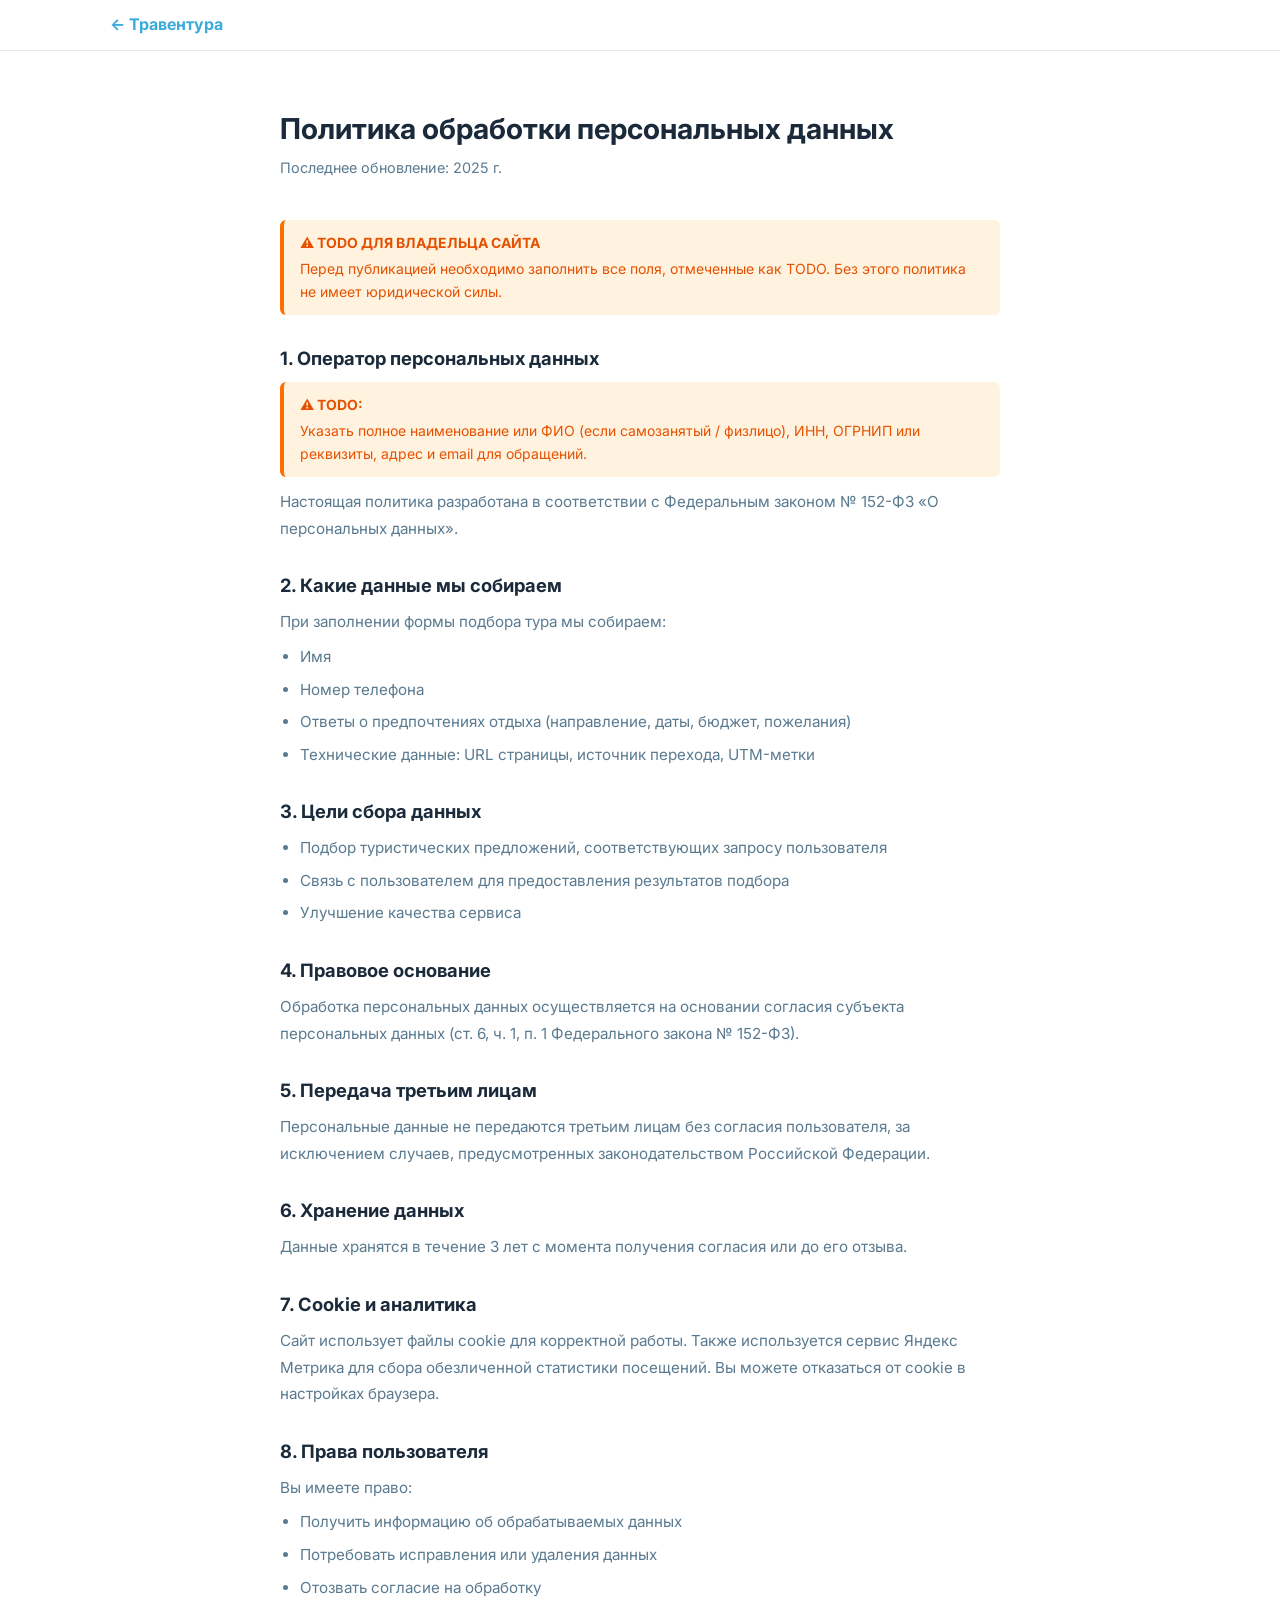
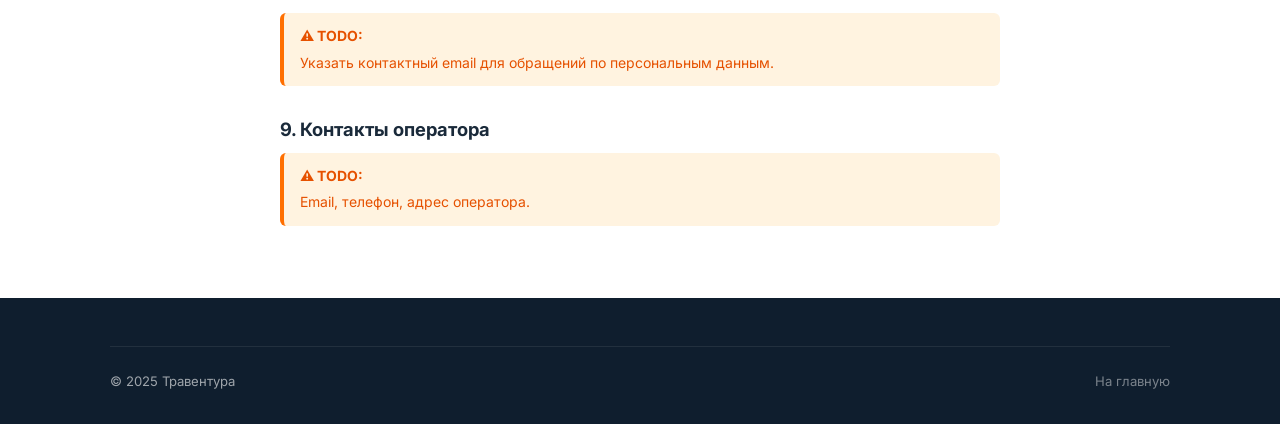
==== privacy-policy.html @ 22069a3f "Политика конфиденциальности" ====
<!DOCTYPE html>
<html lang="ru">
<head>
  <meta charset="UTF-8">
  <meta name="viewport" content="width=device-width, initial-scale=1.0">
  <title>Политика конфиденциальности — Травентура</title>
  <link rel="preconnect" href="https://fonts.googleapis.com">
  <link href="https://fonts.googleapis.com/css2?family=Inter:wght@400;500;600;700&display=swap" rel="stylesheet">
  <link rel="stylesheet" href="styles.css">
  <style>
    .pp-wrap { max-width: 760px; margin: 0 auto; padding: 60px 20px; }
    .pp-wrap h1 { font-size: 1.8rem; margin-bottom: 8px; }
    .pp-wrap .updated { color: var(--ink-soft); font-size: 0.9rem; margin-bottom: 40px; }
    .pp-wrap h2 { font-size: 1.15rem; margin: 32px 0 12px; color: var(--ink); }
    .pp-wrap p, .pp-wrap li { color: var(--ink-soft); line-height: 1.75; font-size: 0.95rem; }
    .pp-wrap ul { padding-left: 20px; margin: 8px 0; }
    .pp-wrap li { margin-bottom: 6px; }
    .todo { background: #FFF3E0; border-left: 4px solid #FF6F00; padding: 12px 16px; border-radius: 6px; margin: 12px 0; font-size: 0.875rem; color: #E65100; }
    .todo strong { display: block; margin-bottom: 4px; }
  </style>
</head>
<body>

<header class="header">
  <div class="container">
    <div class="header-inner">
      <a href="index.html" style="font-size:1rem;font-weight:700;color:var(--sky);">← Травентура</a>
    </div>
  </div>
</header>

<div class="pp-wrap">
  <h1>Политика обработки персональных данных</h1>
  <p class="updated">Последнее обновление: 2025 г.</p>

  <div class="todo">
    <strong>⚠️ TODO ДЛЯ ВЛАДЕЛЬЦА САЙТА</strong>
    Перед публикацией необходимо заполнить все поля, отмеченные как TODO. Без этого политика не имеет юридической силы.
  </div>

  <h2>1. Оператор персональных данных</h2>
  <div class="todo"><strong>⚠️ TODO:</strong> Указать полное наименование или ФИО (если самозанятый / физлицо), ИНН, ОГРНИП или реквизиты, адрес и email для обращений.</div>
  <p>Настоящая политика разработана в соответствии с Федеральным законом № 152-ФЗ «О персональных данных».</p>

  <h2>2. Какие данные мы собираем</h2>
  <p>При заполнении формы подбора тура мы собираем:</p>
  <ul>
    <li>Имя</li>
    <li>Номер телефона</li>
    <li>Ответы о предпочтениях отдыха (направление, даты, бюджет, пожелания)</li>
    <li>Технические данные: URL страницы, источник перехода, UTM-метки</li>
  </ul>

  <h2>3. Цели сбора данных</h2>
  <ul>
    <li>Подбор туристических предложений, соответствующих запросу пользователя</li>
    <li>Связь с пользователем для предоставления результатов подбора</li>
    <li>Улучшение качества сервиса</li>
  </ul>

  <h2>4. Правовое основание</h2>
  <p>Обработка персональных данных осуществляется на основании согласия субъекта персональных данных (ст. 6, ч. 1, п. 1 Федерального закона № 152-ФЗ).</p>

  <h2>5. Передача третьим лицам</h2>
  <p>Персональные данные не передаются третьим лицам без согласия пользователя, за исключением случаев, предусмотренных законодательством Российской Федерации.</p>

  <h2>6. Хранение данных</h2>
  <p>Данные хранятся в течение 3 лет с момента получения согласия или до его отзыва.</p>

  <h2>7. Cookie и аналитика</h2>
  <p>Сайт использует файлы cookie для корректной работы. Также используется сервис Яндекс Метрика для сбора обезличенной статистики посещений. Вы можете отказаться от cookie в настройках браузера.</p>

  <h2>8. Права пользователя</h2>
  <p>Вы имеете право:</p>
  <ul>
    <li>Получить информацию об обрабатываемых данных</li>
    <li>Потребовать исправления или удаления данных</li>
    <li>Отозвать согласие на обработку</li>
  </ul>
  <div class="todo"><strong>⚠️ TODO:</strong> Указать контактный email для обращений по персональным данным.</div>

  <h2>9. Контакты оператора</h2>
  <div class="todo"><strong>⚠️ TODO:</strong> Email, телефон, адрес оператора.</div>
</div>

<footer class="footer" style="margin-top:0;">
  <div class="container">
    <div class="footer-bottom">
      <span>© 2025 Травентура</span>
      <a href="index.html">На главную</a>
    </div>
  </div>
</footer>

</body>
</html>
---- styles.css ----
/* ========================================
   ТРАВЕНТУРА — styles.css
   ======================================== */

:root {
  --sky: #3AABDB;
  --sky-dark: #1E8FBF;
  --sky-light: #EAF7FD;
  --warm: #F7A940;
  --warm-dark: #E08A1A;
  --bg: #FFFFFF;
  --bg-soft: #F8FBFD;
  --bg-card: #FFFFFF;
  --ink: #1A2A3A;
  --ink-soft: #5A7A90;
  --ink-xsoft: #9AB0C0;
  --border: #DDE8EF;
  --radius: 16px;
  --radius-sm: 10px;
  --shadow: 0 4px 24px rgba(58,171,219,0.10);
  --shadow-hover: 0 8px 32px rgba(58,171,219,0.18);
  --font: 'Inter', -apple-system, BlinkMacSystemFont, 'Segoe UI', sans-serif;
}

* { box-sizing: border-box; margin: 0; padding: 0; }

html { scroll-behavior: smooth; }

body {
  font-family: var(--font);
  color: var(--ink);
  background: var(--bg);
  line-height: 1.6;
  overflow-x: hidden;
}

/* ---- TYPOGRAPHY ---- */
h1, h2, h3 { line-height: 1.25; font-weight: 700; }
h1 { font-size: clamp(2rem, 5vw, 3.2rem); }
h2 { font-size: clamp(1.5rem, 3.5vw, 2.2rem); }
h3 { font-size: clamp(1.1rem, 2.5vw, 1.4rem); }
p { color: var(--ink-soft); }

a { color: inherit; text-decoration: none; }

/* ---- LAYOUT ---- */
.container {
  max-width: 1100px;
  margin: 0 auto;
  padding: 0 20px;
}

section { padding: 72px 0; }
section:nth-child(even) { background: var(--bg-soft); }

/* ---- BUTTONS ---- */
.btn {
  display: inline-flex;
  align-items: center;
  justify-content: center;
  gap: 8px;
  padding: 16px 32px;
  border-radius: 999px;
  font-size: 1rem;
  font-weight: 700;
  cursor: pointer;
  border: none;
  transition: all 0.2s ease;
  text-align: center;
  white-space: nowrap;
}

.btn-primary {
  background: var(--sky);
  color: #fff;
}
.btn-primary:hover { background: var(--sky-dark); transform: translateY(-1px); box-shadow: var(--shadow-hover); }

.btn-warm {
  background: var(--warm);
  color: #fff;
}
.btn-warm:hover { background: var(--warm-dark); transform: translateY(-1px); }

.btn-outline {
  background: transparent;
  color: var(--sky);
  border: 2px solid var(--sky);
}
.btn-outline:hover { background: var(--sky); color: #fff; }

.btn-lg { padding: 18px 40px; font-size: 1.1rem; }
.btn-full { width: 100%; }

/* ---- HEADER ---- */
.header {
  position: sticky;
  top: 0;
  z-index: 100;
  background: rgba(255,255,255,0.95);
  backdrop-filter: blur(10px);
  border-bottom: 1px solid var(--border);
  padding: 12px 0;
}

.header-inner {
  display: flex;
  align-items: center;
  justify-content: space-between;
  gap: 16px;
}

.logo-img { height: 38px; width: auto; }

.header-site-link {
  font-size: 0.85rem;
  color: var(--ink-soft);
  border: 1px solid var(--border);
  padding: 6px 14px;
  border-radius: 999px;
  transition: all 0.2s;
  white-space: nowrap;
}
.header-site-link:hover { border-color: var(--sky); color: var(--sky); }

/* ---- HERO ---- */
.hero {
  background: linear-gradient(135deg, #E8F6FD 0%, #F0F9FF 40%, #FFF8EE 100%);
  padding: 80px 0 72px;
  overflow: hidden;
  position: relative;
}

.hero::before {
  content: '';
  position: absolute;
  top: -100px; right: -100px;
  width: 500px; height: 500px;
  background: radial-gradient(circle, rgba(58,171,219,0.12) 0%, transparent 70%);
  pointer-events: none;
}

.hero-inner {
  display: grid;
  grid-template-columns: 1fr 1fr;
  gap: 48px;
  align-items: center;
}

.hero-tagline {
  font-size: 1rem;
  color: var(--sky);
  font-weight: 600;
  margin-bottom: 16px;
  display: flex;
  align-items: center;
  gap: 6px;
}

.hero h1 {
  color: var(--ink);
  margin-bottom: 16px;
}

.hero-sub {
  font-size: 1.2rem;
  color: var(--ink);
  font-weight: 600;
  margin-bottom: 16px;
  line-height: 1.4;
}

.hero-text {
  color: var(--ink-soft);
  margin-bottom: 32px;
  font-size: 1rem;
  line-height: 1.7;
}

.hero-cta-group {
  display: flex;
  flex-direction: column;
  gap: 12px;
}

.hero-cta-note {
  font-size: 0.85rem;
  color: var(--ink-xsoft);
}

.hero-hot-banner {
  background: linear-gradient(135deg, #FFF3E0, #FFE8C0);
  border: 1.5px solid var(--warm);
  border-radius: var(--radius);
  padding: 20px 24px;
  margin-top: 24px;
}

.hero-hot-banner h4 {
  font-size: 1rem;
  color: var(--ink);
  margin-bottom: 6px;
}

.hero-hot-banner p {
  font-size: 0.9rem;
  color: var(--ink-soft);
  margin-bottom: 14px;
}

.hero-visual {
  position: relative;
  border-radius: 24px;
  overflow: hidden;
  aspect-ratio: 4/3;
  background: linear-gradient(135deg, #3AABDB 0%, #1E6FA8 50%, #0D4F8A 100%);
  display: flex;
  align-items: center;
  justify-content: center;
  box-shadow: 0 20px 60px rgba(30,111,168,0.25);
}

.hero-visual-content {
  text-align: center;
  color: white;
  padding: 32px;
}

.hero-visual-emoji { font-size: 4rem; margin-bottom: 16px; }
.hero-visual-text { font-size: 1.2rem; font-weight: 600; line-height: 1.4; opacity: 0.95; }

.hero-visual-badges {
  position: absolute;
  bottom: 20px;
  left: 20px;
  right: 20px;
  display: flex;
  gap: 8px;
  flex-wrap: wrap;
}

.badge {
  background: rgba(255,255,255,0.2);
  backdrop-filter: blur(8px);
  border: 1px solid rgba(255,255,255,0.3);
  color: white;
  padding: 6px 14px;
  border-radius: 999px;
  font-size: 0.8rem;
  font-weight: 500;
}

/* ---- FEEL CARDS ---- */
.feel-grid {
  display: grid;
  grid-template-columns: repeat(auto-fill, minmax(200px, 1fr));
  gap: 16px;
  margin-top: 40px;
}

.feel-card {
  background: var(--bg-card);
  border: 1.5px solid var(--border);
  border-radius: var(--radius);
  padding: 24px 20px;
  cursor: pointer;
  transition: all 0.2s ease;
}

.feel-card:hover {
  border-color: var(--sky);
  box-shadow: var(--shadow-hover);
  transform: translateY(-2px);
}

.feel-card-emoji { font-size: 2rem; margin-bottom: 12px; }
.feel-card h3 { font-size: 1rem; color: var(--ink); margin-bottom: 8px; }
.feel-card p { font-size: 0.875rem; color: var(--ink-soft); }

/* ---- PERSONAL BLOCK ---- */
.personal-block {
  background: linear-gradient(135deg, #1A2A3A 0%, #1E3A5A 100%);
  color: white;
}
.personal-block h2 { color: white; }
.personal-block .lead { color: rgba(255,255,255,0.75); font-size: 1.05rem; margin: 20px 0 32px; }
.personal-list { list-style: none; margin: 24px 0 36px; display: flex; flex-direction: column; gap: 12px; }
.personal-list li {
  display: flex; align-items: flex-start; gap: 12px;
  color: rgba(255,255,255,0.85); font-size: 0.95rem;
}
.personal-list li::before {
  content: '→';
  color: var(--sky);
  font-weight: 700;
  flex-shrink: 0;
  margin-top: 2px;
}

/* ---- HOW IT WORKS ---- */
.steps-grid {
  display: grid;
  grid-template-columns: repeat(3, 1fr);
  gap: 32px;
  margin-top: 48px;
}

.step {
  text-align: center;
  padding: 32px 24px;
  background: var(--bg-card);
  border-radius: var(--radius);
  border: 1.5px solid var(--border);
}

.step-num {
  width: 56px; height: 56px;
  background: var(--sky-light);
  color: var(--sky);
  border-radius: 50%;
  display: flex; align-items: center; justify-content: center;
  font-size: 1.3rem; font-weight: 800;
  margin: 0 auto 20px;
}

.step h3 { color: var(--ink); margin-bottom: 10px; }
.step p { font-size: 0.9rem; }

/* ---- HOT BLOCK ---- */
.hot-block {
  background: linear-gradient(135deg, #FFF3E0 0%, #FFE4B5 100%);
  text-align: center;
}
.hot-block h2 { color: var(--ink); }
.hot-block p { max-width: 600px; margin: 20px auto 36px; font-size: 1rem; }

/* ---- QUIZ ---- */
#quiz-section { scroll-margin-top: 80px; }

.quiz-wrapper {
  max-width: 680px;
  margin: 0 auto;
}

.quiz-progress {
  display: flex;
  align-items: center;
  gap: 12px;
  margin-bottom: 32px;
}

.quiz-progress-bar {
  flex: 1;
  height: 6px;
  background: var(--border);
  border-radius: 999px;
  overflow: hidden;
}

.quiz-progress-fill {
  height: 100%;
  background: var(--sky);
  border-radius: 999px;
  transition: width 0.4s ease;
}

.quiz-progress-text {
  font-size: 0.85rem;
  color: var(--ink-soft);
  white-space: nowrap;
  font-weight: 600;
}

.quiz-step { display: none; }
.quiz-step.active { display: block; animation: fadeInUp 0.35s ease; }

@keyframes fadeInUp {
  from { opacity: 0; transform: translateY(12px); }
  to { opacity: 1; transform: translateY(0); }
}

.quiz-step h3 {
  font-size: 1.3rem;
  margin-bottom: 8px;
  color: var(--ink);
}

.quiz-hint {
  font-size: 0.85rem;
  color: var(--ink-soft);
  margin-bottom: 24px;
}

.options-grid {
  display: grid;
  grid-template-columns: 1fr 1fr;
  gap: 12px;
  margin-bottom: 28px;
}

.options-grid.single-col { grid-template-columns: 1fr; }

.option-btn {
  display: flex;
  align-items: center;
  gap: 12px;
  padding: 16px 20px;
  background: var(--bg-card);
  border: 2px solid var(--border);
  border-radius: var(--radius-sm);
  cursor: pointer;
  transition: all 0.15s ease;
  text-align: left;
  font-size: 0.95rem;
  font-weight: 500;
  color: var(--ink);
  min-height: 56px;
}

.option-btn:hover {
  border-color: var(--sky);
  background: var(--sky-light);
}

.option-btn.selected {
  border-color: var(--sky);
  background: var(--sky-light);
  color: var(--sky-dark);
  font-weight: 600;
}

.option-btn.selected .opt-check {
  background: var(--sky);
  border-color: var(--sky);
  color: white;
}

.opt-check {
  width: 22px; height: 22px;
  border-radius: 50%;
  border: 2px solid var(--border);
  display: flex; align-items: center; justify-content: center;
  flex-shrink: 0;
  font-size: 0.7rem;
  transition: all 0.15s;
}

.opt-check.square { border-radius: 6px; }

.option-emoji { font-size: 1.3rem; flex-shrink: 0; }

.quiz-extra-field {
  margin-top: 12px;
  display: none;
}
.quiz-extra-field.visible { display: block; }

.quiz-date-fields {
  display: grid;
  grid-template-columns: 1fr 1fr;
  gap: 12px;
  margin-top: 12px;
  display: none;
}
.quiz-date-fields.visible { display: grid; }

.quiz-nav {
  display: flex;
  justify-content: space-between;
  align-items: center;
  gap: 12px;
  margin-top: 8px;
}

.btn-back {
  background: transparent;
  border: 2px solid var(--border);
  color: var(--ink-soft);
  padding: 12px 24px;
  border-radius: 999px;
  font-size: 0.95rem;
  font-weight: 600;
  cursor: pointer;
  transition: all 0.2s;
}
.btn-back:hover { border-color: var(--sky); color: var(--sky); }

/* ---- CONTACT STEP ---- */
.contact-step { display: none; }
.contact-step.active { display: block; animation: fadeInUp 0.35s ease; }

.form-field {
  margin-bottom: 16px;
}
.form-field label {
  display: block;
  font-size: 0.9rem;
  font-weight: 600;
  color: var(--ink);
  margin-bottom: 8px;
}
.form-field input[type="text"],
.form-field input[type="tel"],
.form-field input[type="date"] {
  width: 100%;
  padding: 14px 16px;
  border: 2px solid var(--border);
  border-radius: var(--radius-sm);
  font-size: 1rem;
  font-family: var(--font);
  color: var(--ink);
  background: white;
  transition: border-color 0.15s;
  -webkit-appearance: none;
}
.form-field input:focus {
  outline: none;
  border-color: var(--sky);
}
.form-field input.error { border-color: #E53935; }

.consent-row {
  display: flex;
  align-items: flex-start;
  gap: 10px;
  margin: 20px 0 24px;
}
.consent-row input[type="checkbox"] {
  width: 20px; height: 20px;
  flex-shrink: 0;
  margin-top: 2px;
  accent-color: var(--sky);
  cursor: pointer;
}
.consent-row label {
  font-size: 0.875rem;
  color: var(--ink-soft);
  line-height: 1.5;
  cursor: pointer;
}
.consent-row a { color: var(--sky); text-decoration: underline; }

.btn-submit {
  background: var(--sky);
  color: white;
  width: 100%;
  padding: 18px;
  border-radius: 999px;
  font-size: 1.05rem;
  font-weight: 700;
  border: none;
  cursor: pointer;
  transition: all 0.2s;
  position: relative;
}
.btn-submit:hover:not(:disabled) { background: var(--sky-dark); transform: translateY(-1px); }
.btn-submit:disabled { opacity: 0.7; cursor: not-allowed; transform: none; }

.submit-loading { display: none; }
.is-loading .submit-loading { display: inline; }
.is-loading .submit-text { display: none; }

/* ---- ERROR STATE ---- */
.quiz-error {
  background: #FFF3F3;
  border: 1.5px solid #E53935;
  border-radius: var(--radius-sm);
  padding: 16px 20px;
  margin-top: 16px;
  display: none;
  color: #C62828;
  font-size: 0.9rem;
}
.quiz-error.visible { display: block; }
.quiz-error .retry-btn {
  background: none; border: none;
  color: #C62828; text-decoration: underline;
  cursor: pointer; font-size: inherit; padding: 0;
  font-weight: 600;
}

/* ---- SUCCESS SCREEN ---- */
.success-screen {
  display: none;
  padding: 48px 20px;
  text-align: center;
  max-width: 600px;
  margin: 0 auto;
}
.success-screen.active { display: block; animation: fadeInUp 0.4s ease; }

.success-icon { font-size: 3.5rem; margin-bottom: 20px; }
.success-screen h2 { color: var(--ink); margin-bottom: 12px; }
.success-screen .success-sub { font-size: 1rem; color: var(--ink-soft); margin-bottom: 36px; }

.success-important {
  background: var(--sky);
  color: white;
  border-radius: var(--radius);
  padding: 24px;
  margin-bottom: 24px;
}
.success-important h3 { font-size: 1.1rem; margin-bottom: 8px; color: white; }
.success-important p { color: rgba(255,255,255,0.9); font-size: 0.9rem; }

.promo-card {
  background: linear-gradient(135deg, #FFF3E0, #FFE4B5);
  border: 2px solid var(--warm);
  border-radius: var(--radius);
  padding: 20px 24px;
  margin-bottom: 32px;
  text-align: center;
}
.promo-label { font-size: 0.85rem; color: var(--ink-soft); margin-bottom: 8px; font-weight: 600; text-transform: uppercase; letter-spacing: 0.05em; }
.promo-code { font-size: 2rem; font-weight: 800; color: var(--ink); letter-spacing: 0.08em; margin-bottom: 8px; }
.promo-desc { font-size: 0.85rem; color: var(--ink-soft); line-height: 1.5; }

.messenger-buttons {
  display: flex;
  flex-direction: column;
  gap: 12px;
  margin-bottom: 20px;
}

.btn-messenger {
  display: flex;
  align-items: center;
  justify-content: center;
  gap: 12px;
  padding: 18px 24px;
  border-radius: var(--radius-sm);
  font-size: 1rem;
  font-weight: 700;
  cursor: pointer;
  border: none;
  text-decoration: none;
  transition: all 0.2s;
  color: white;
}

.btn-max { background: #0068FF; }
.btn-max:hover { background: #0055D4; }
.btn-whatsapp { background: #25D366; }
.btn-whatsapp:hover { background: #1BA851; }
.btn-telegram { background: #0088CC; }
.btn-telegram:hover { background: #006BA6; }

.messenger-icon { font-size: 1.3rem; }

.success-note {
  font-size: 0.82rem;
  color: var(--ink-xsoft);
  line-height: 1.5;
}

/* ---- TEST MODE BANNER ---- */
.test-banner {
  background: #FF6F00;
  color: white;
  text-align: center;
  padding: 10px 20px;
  font-size: 0.85rem;
  font-weight: 600;
  position: sticky;
  top: 0;
  z-index: 200;
}

/* ---- FINAL CTA ---- */
.final-cta {
  background: linear-gradient(135deg, #3AABDB 0%, #1E6FA8 100%);
  text-align: center;
  color: white;
}
.final-cta h2 { color: white; margin-bottom: 16px; }
.final-cta p { color: rgba(255,255,255,0.85); max-width: 500px; margin: 0 auto 36px; font-size: 1rem; }
.final-cta .btn-primary { background: white; color: var(--sky); }
.final-cta .btn-primary:hover { background: #f0f9ff; }

/* ---- FOOTER ---- */
.footer {
  background: #0F1E2E;
  color: rgba(255,255,255,0.6);
  padding: 48px 0 32px;
}

.footer-inner {
  display: grid;
  grid-template-columns: 1fr 1fr 1fr;
  gap: 32px;
  margin-bottom: 40px;
}

.footer-logo { margin-bottom: 12px; }
.footer-logo img { height: 32px; filter: brightness(10); }
.footer-brand-tag { font-size: 0.85rem; color: rgba(255,255,255,0.5); margin-top: 6px; }

.footer-col h4 { color: rgba(255,255,255,0.85); font-size: 0.9rem; margin-bottom: 14px; }
.footer-col ul { list-style: none; display: flex; flex-direction: column; gap: 8px; }
.footer-col ul li { font-size: 0.85rem; }
.footer-col ul a { color: rgba(255,255,255,0.55); transition: color 0.15s; }
.footer-col ul a:hover { color: var(--sky); }

.footer-placeholder {
  color: #FF6F00;
  font-size: 0.82rem;
  font-style: italic;
}

.footer-bottom {
  border-top: 1px solid rgba(255,255,255,0.08);
  padding-top: 24px;
  display: flex;
  justify-content: space-between;
  align-items: center;
  gap: 16px;
  flex-wrap: wrap;
  font-size: 0.82rem;
}

.footer-bottom a { color: rgba(255,255,255,0.45); }
.footer-bottom a:hover { color: var(--sky); }

/* ---- COOKIE ---- */
#cookie-banner {
  display: none;
  position: fixed;
  bottom: 0; left: 0; right: 0;
  z-index: 9999;
  background: #0F1E2E;
  border-top: 1px solid rgba(255,255,255,0.1);
  padding: 16px 24px;
  flex-direction: row;
  align-items: center;
  justify-content: space-between;
  gap: 16px;
  flex-wrap: wrap;
}

#cookie-banner p { font-size: 0.85rem; color: rgba(255,255,255,0.65); max-width: 700px; }
#cookie-banner a { color: var(--sky); }
#cookie-accept {
  background: var(--sky);
  color: white;
  border: none;
  border-radius: 999px;
  padding: 10px 24px;
  font-weight: 700;
  font-size: 0.875rem;
  cursor: pointer;
  white-space: nowrap;
}

/* ---- RESPONSIVE ---- */
@media (max-width: 768px) {
  section { padding: 56px 0; }

  .hero-inner {
    grid-template-columns: 1fr;
  }
  .hero-visual { display: none; }

  .feel-grid {
    grid-template-columns: 1fr 1fr;
  }

  .options-grid {
    grid-template-columns: 1fr;
  }

  .steps-grid {
    grid-template-columns: 1fr;
    gap: 16px;
  }

  .footer-inner {
    grid-template-columns: 1fr;
    gap: 24px;
  }

  .footer-bottom {
    flex-direction: column;
    text-align: center;
  }

  .quiz-date-fields { grid-template-columns: 1fr; }
}

@media (max-width: 480px) {
  .feel-grid { grid-template-columns: 1fr; }
  .hero { padding: 48px 0 56px; }
  h1 { font-size: 1.8rem; }
  h2 { font-size: 1.4rem; }
}
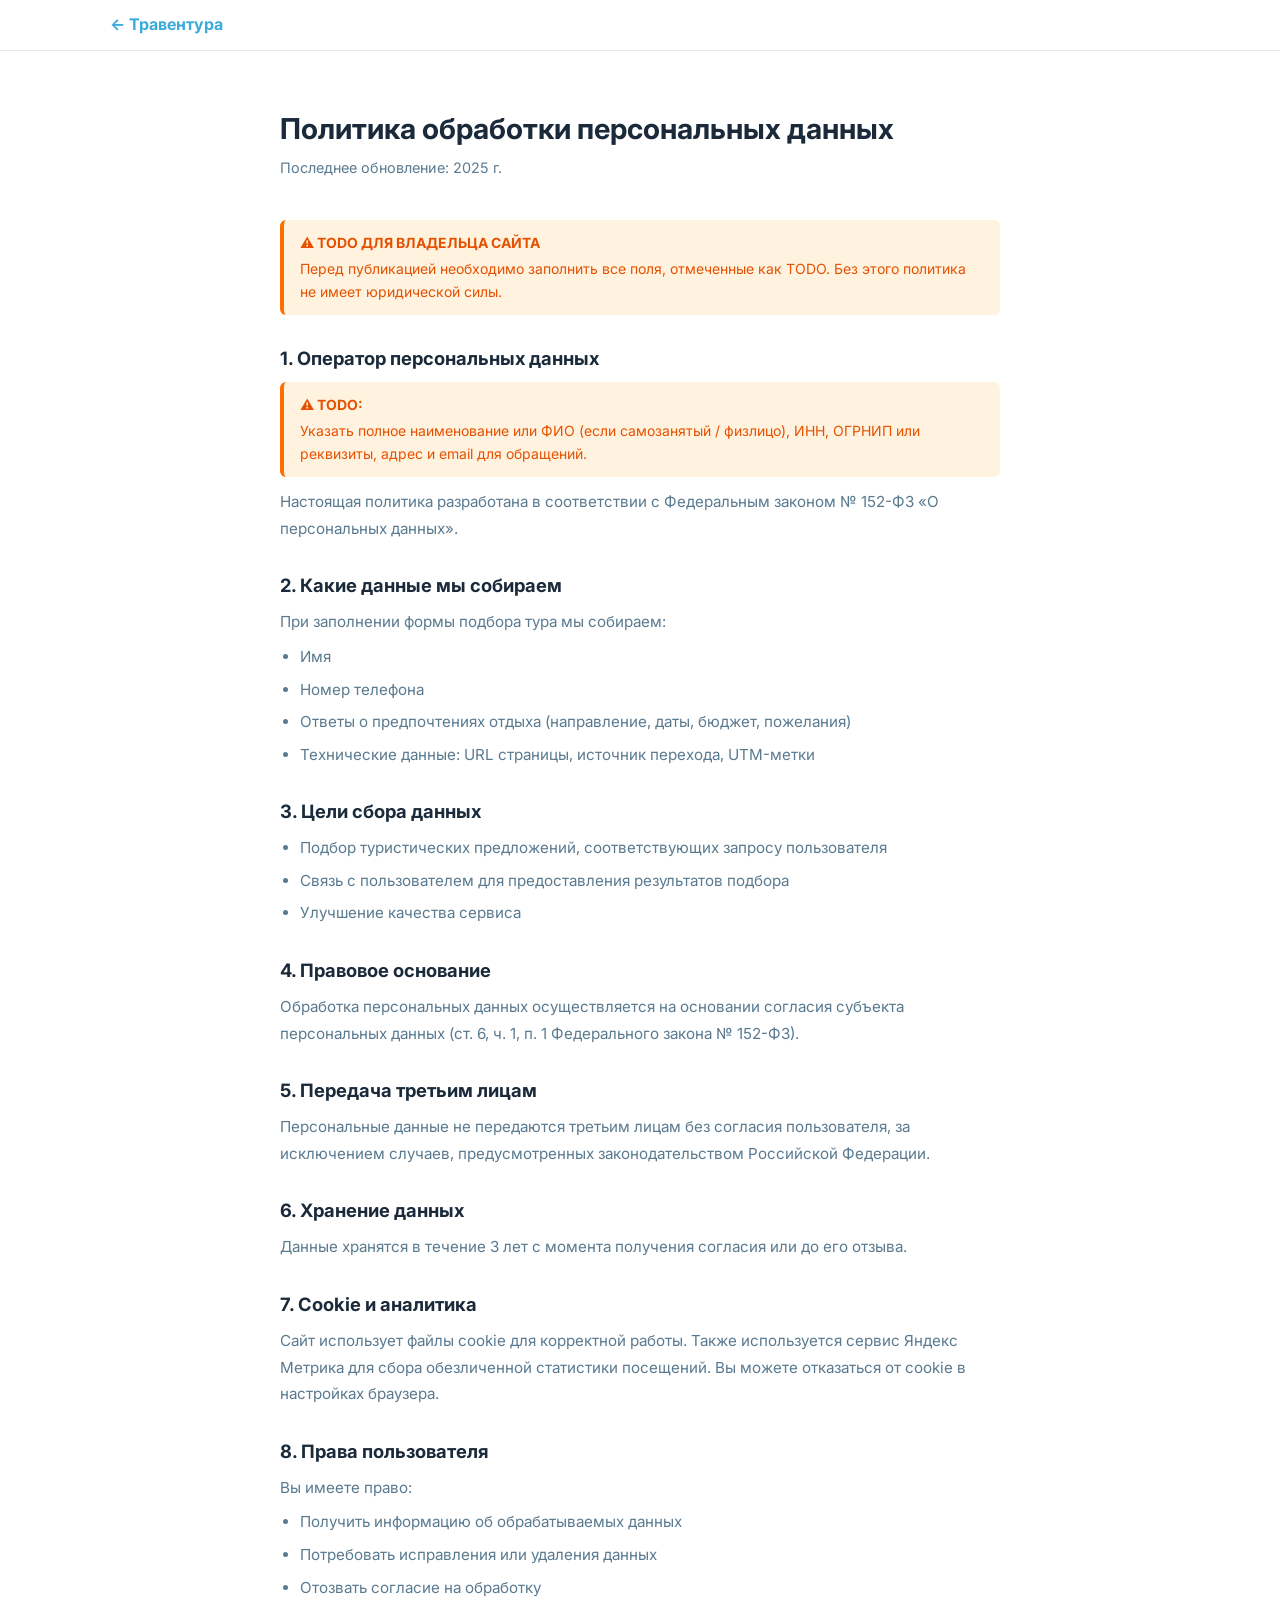
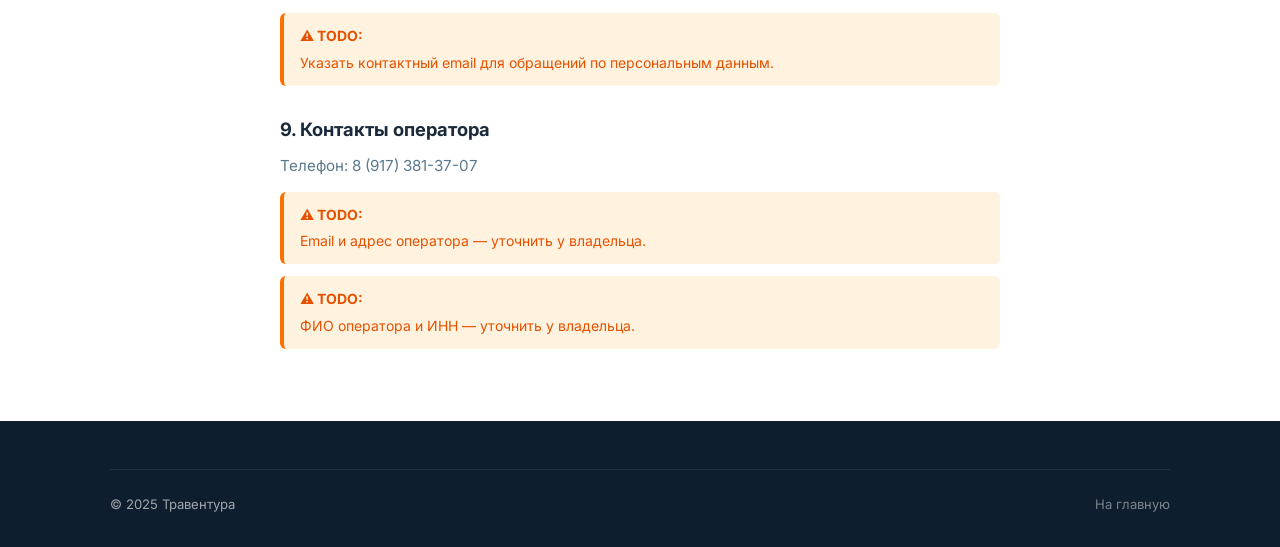
==== commit 8d4dd592: "Добавлен телефон в политику" ====
--- a/privacy-policy.html
+++ b/privacy-policy.html
@@ -80,7 +80,9 @@
   <div class="todo"><strong>⚠️ TODO:</strong> Указать контактный email для обращений по персональным данным.</div>
 
   <h2>9. Контакты оператора</h2>
-  <div class="todo"><strong>⚠️ TODO:</strong> Email, телефон, адрес оператора.</div>
+  <p>Телефон: <a href="tel:+79173813707">8 (917) 381-37-07</a></p>
+  <div class="todo"><strong>⚠️ TODO:</strong> Email и адрес оператора — уточнить у владельца.</div>
+  <div class="todo"><strong>⚠️ TODO:</strong> ФИО оператора и ИНН — уточнить у владельца.</div>
 </div>
 
 <footer class="footer" style="margin-top:0;">
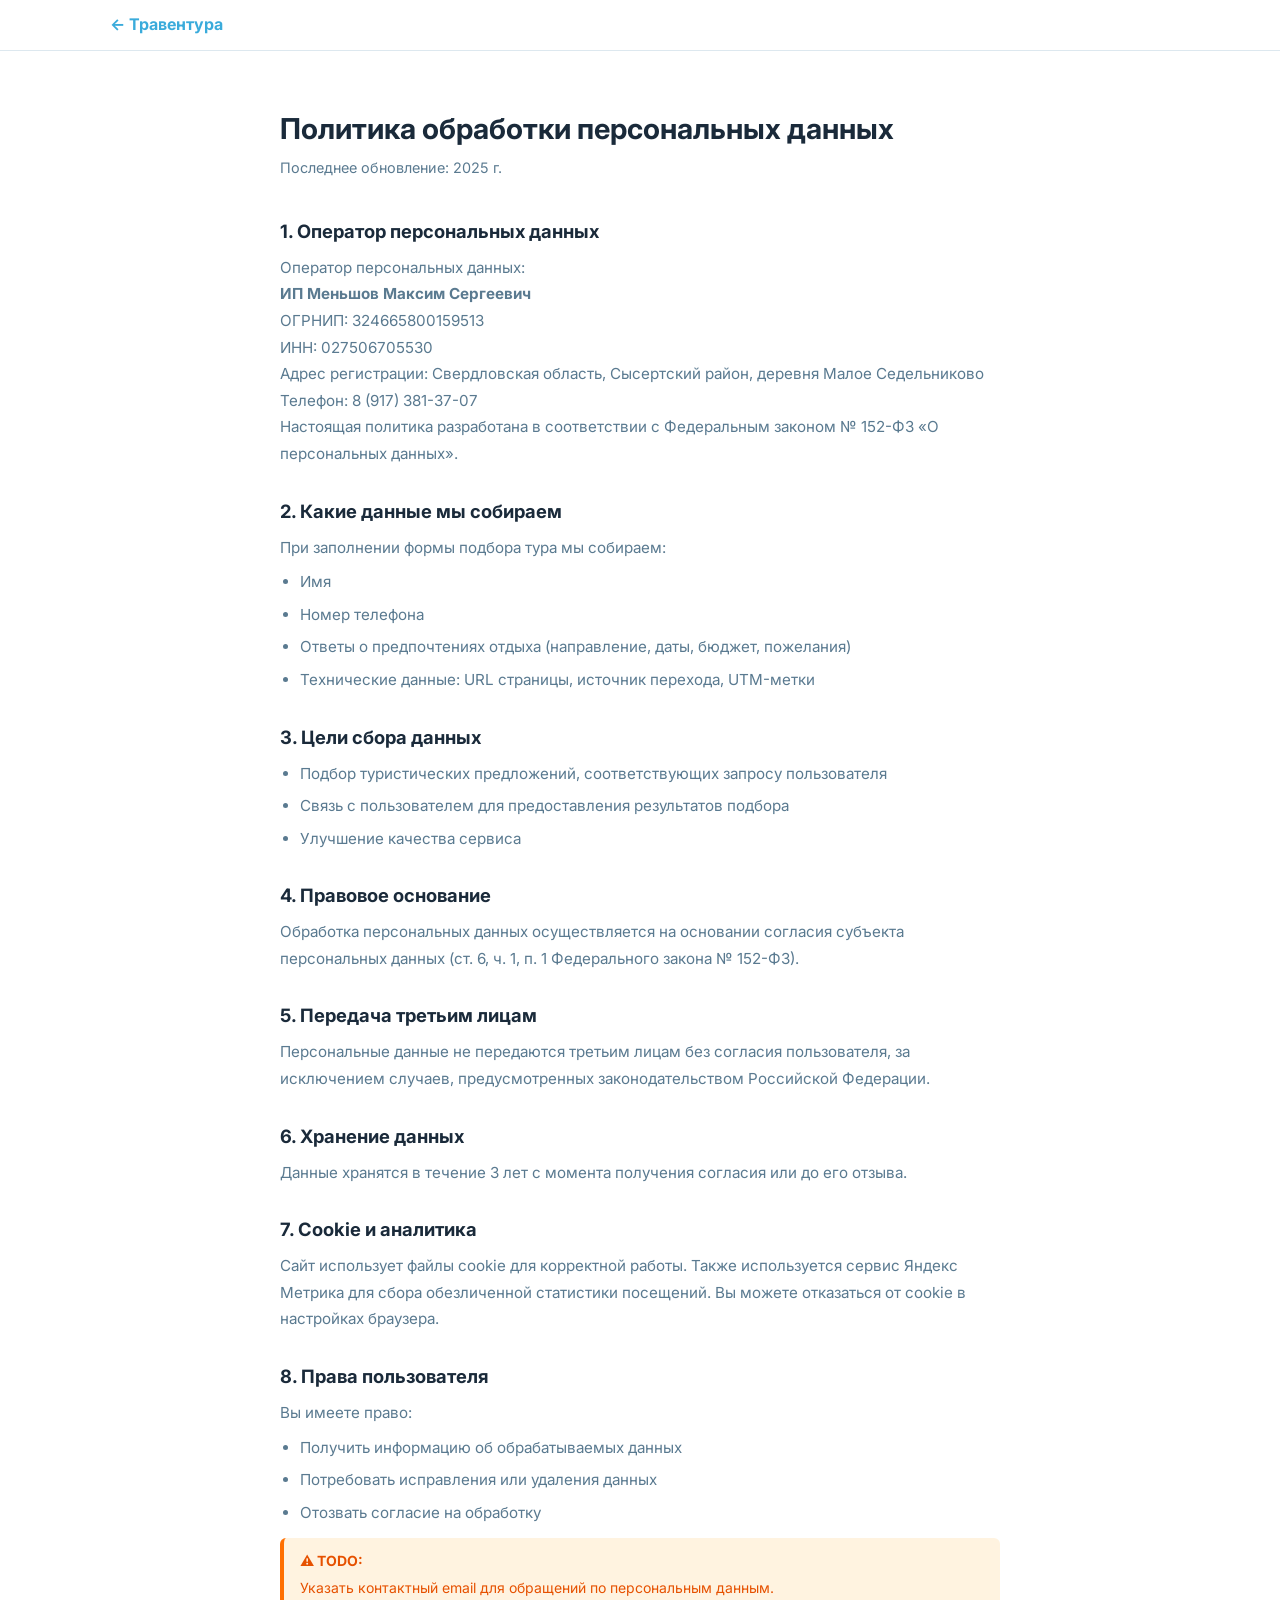
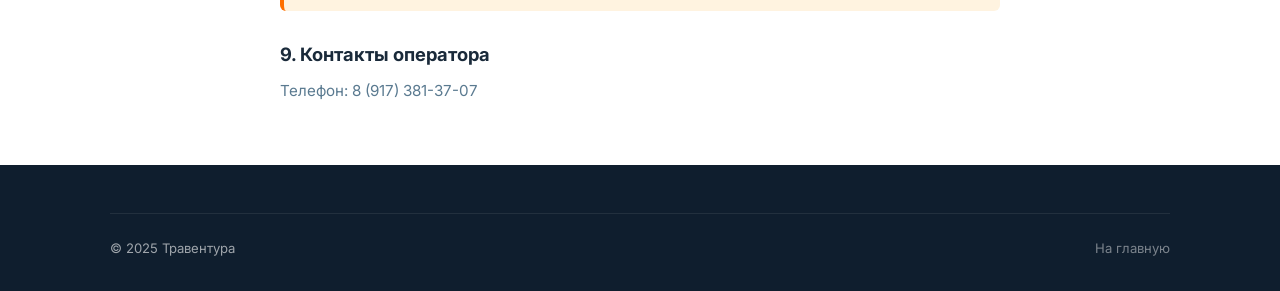
==== commit 2a09078b: "Заполнены реквизиты оператора ПД" ====
--- a/privacy-policy.html
+++ b/privacy-policy.html
@@ -33,13 +33,15 @@
   <h1>Политика обработки персональных данных</h1>
   <p class="updated">Последнее обновление: 2025 г.</p>
 
-  <div class="todo">
-    <strong>⚠️ TODO ДЛЯ ВЛАДЕЛЬЦА САЙТА</strong>
-    Перед публикацией необходимо заполнить все поля, отмеченные как TODO. Без этого политика не имеет юридической силы.
-  </div>
+  
 
   <h2>1. Оператор персональных данных</h2>
-  <div class="todo"><strong>⚠️ TODO:</strong> Указать полное наименование или ФИО (если самозанятый / физлицо), ИНН, ОГРНИП или реквизиты, адрес и email для обращений.</div>
+  <p>Оператор персональных данных:</p>
+  <p><strong>ИП Меньшов Максим Сергеевич</strong><br>
+  ОГРНИП: 324665800159513<br>
+  ИНН: 027506705530<br>
+  Адрес регистрации: Свердловская область, Сысертский район, деревня Малое Седельниково<br>
+  Телефон: <a href="tel:+79173813707">8 (917) 381-37-07</a></p>
   <p>Настоящая политика разработана в соответствии с Федеральным законом № 152-ФЗ «О персональных данных».</p>
 
   <h2>2. Какие данные мы собираем</h2>
@@ -81,8 +83,6 @@
 
   <h2>9. Контакты оператора</h2>
   <p>Телефон: <a href="tel:+79173813707">8 (917) 381-37-07</a></p>
-  <div class="todo"><strong>⚠️ TODO:</strong> Email и адрес оператора — уточнить у владельца.</div>
-  <div class="todo"><strong>⚠️ TODO:</strong> ФИО оператора и ИНН — уточнить у владельца.</div>
 </div>
 
 <footer class="footer" style="margin-top:0;">
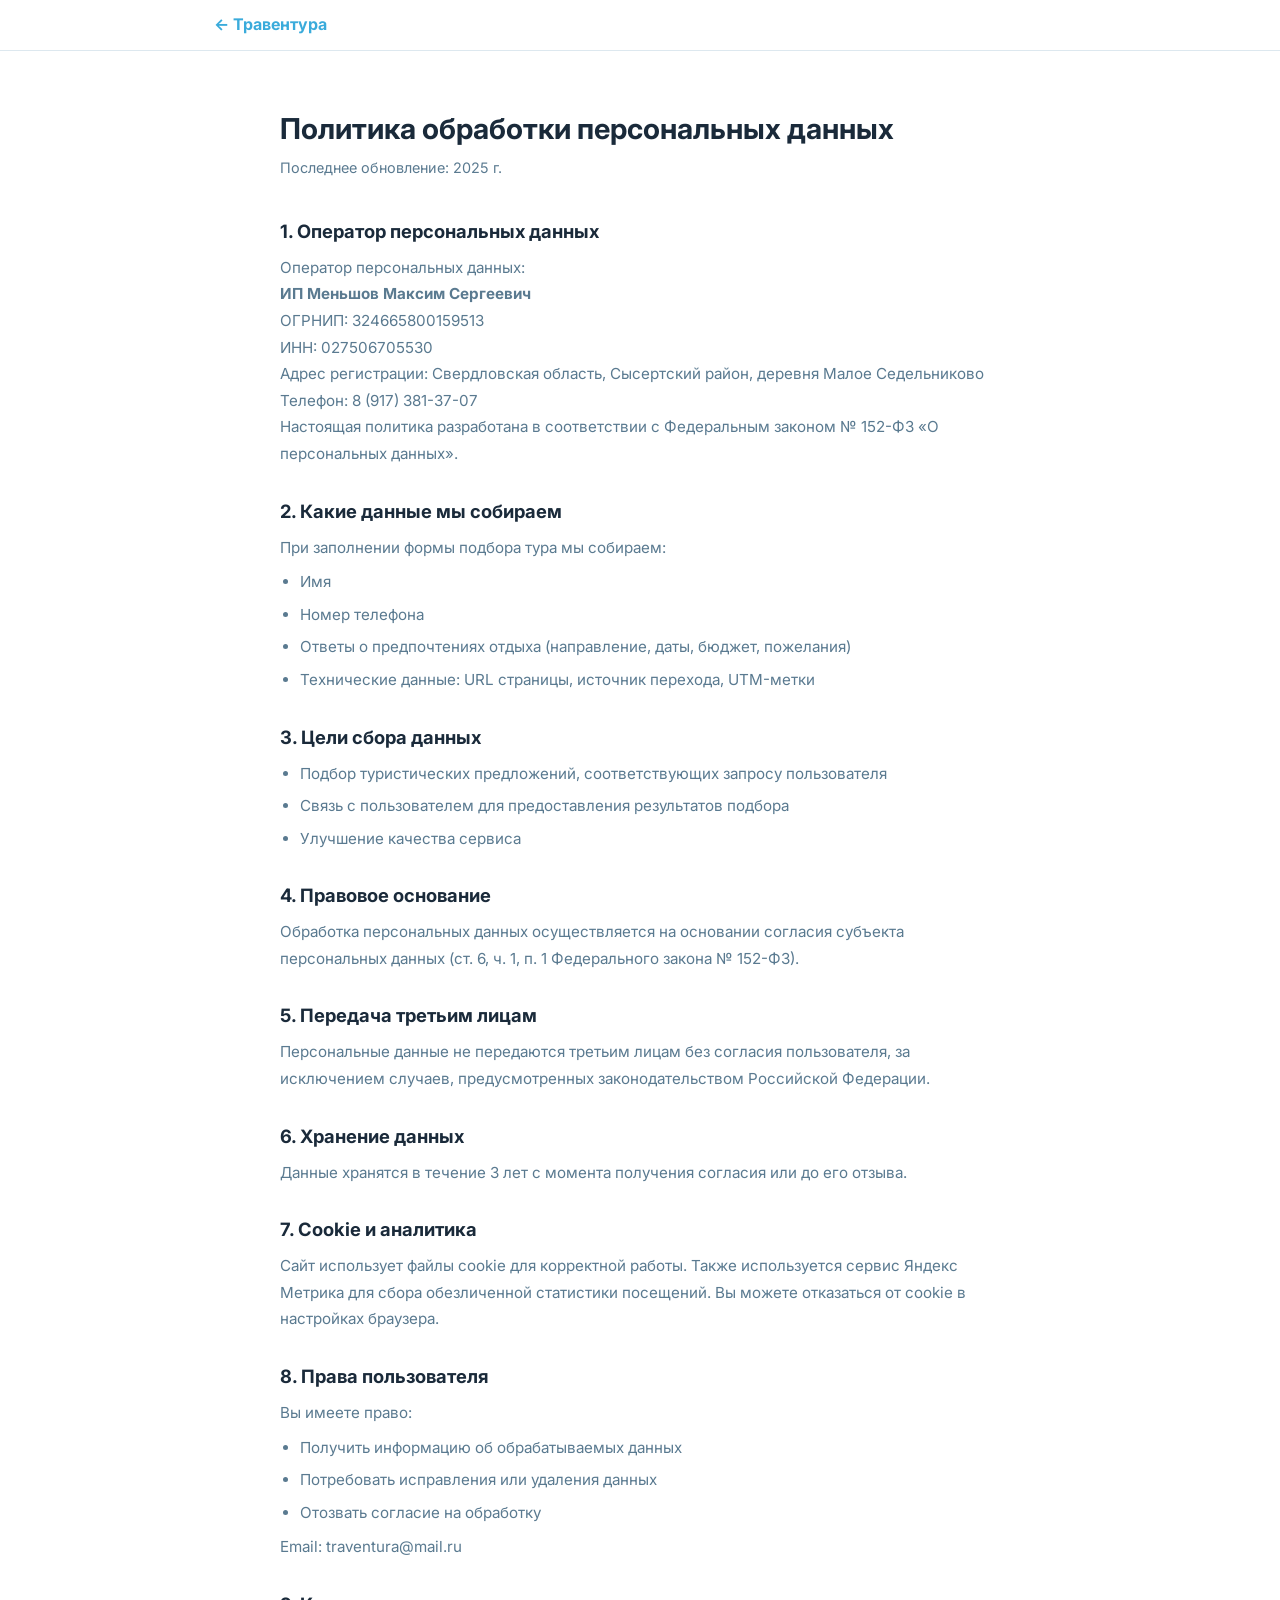
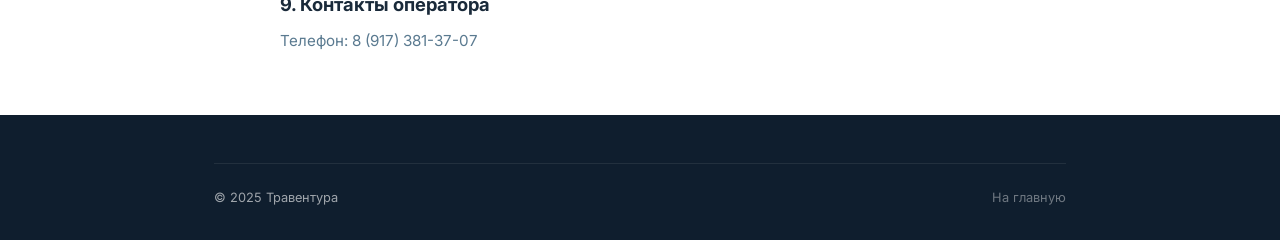
==== commit 094f6cd8: "Добавлен email traventura@mail.ru в политику" ====
--- a/privacy-policy.html
+++ b/privacy-policy.html
@@ -79,7 +79,7 @@
     <li>Потребовать исправления или удаления данных</li>
     <li>Отозвать согласие на обработку</li>
   </ul>
-  <div class="todo"><strong>⚠️ TODO:</strong> Указать контактный email для обращений по персональным данным.</div>
+  <p>Email: <a href="mailto:traventura@mail.ru">traventura@mail.ru</a></p>
 
   <h2>9. Контакты оператора</h2>
   <p>Телефон: <a href="tel:+79173813707">8 (917) 381-37-07</a></p>
--- a/styles.css
+++ b/styles.css
@@ -1,5 +1,5 @@
 /* ========================================
-   ТРАВЕНТУРА — styles.css
+   ТРАВЕНТУРА — styles.css (v2)
    ======================================== */
 
 :root {
@@ -10,785 +10,400 @@
   --warm-dark: #E08A1A;
   --bg: #FFFFFF;
   --bg-soft: #F8FBFD;
-  --bg-card: #FFFFFF;
   --ink: #1A2A3A;
   --ink-soft: #5A7A90;
   --ink-xsoft: #9AB0C0;
   --border: #DDE8EF;
   --radius: 16px;
   --radius-sm: 10px;
-  --shadow: 0 4px 24px rgba(58,171,219,0.10);
   --shadow-hover: 0 8px 32px rgba(58,171,219,0.18);
   --font: 'Inter', -apple-system, BlinkMacSystemFont, 'Segoe UI', sans-serif;
 }
 
 * { box-sizing: border-box; margin: 0; padding: 0; }
-
 html { scroll-behavior: smooth; }
-
-body {
-  font-family: var(--font);
-  color: var(--ink);
-  background: var(--bg);
-  line-height: 1.6;
-  overflow-x: hidden;
-}
-
-/* ---- TYPOGRAPHY ---- */
+body { font-family: var(--font); color: var(--ink); background: var(--bg); line-height: 1.6; overflow-x: hidden; }
+
 h1, h2, h3 { line-height: 1.25; font-weight: 700; }
-h1 { font-size: clamp(2rem, 5vw, 3.2rem); }
+h1 { font-size: clamp(2.2rem, 5vw, 3.4rem); }
 h2 { font-size: clamp(1.5rem, 3.5vw, 2.2rem); }
-h3 { font-size: clamp(1.1rem, 2.5vw, 1.4rem); }
+h3 { font-size: clamp(1.1rem, 2.5vw, 1.35rem); }
 p { color: var(--ink-soft); }
-
 a { color: inherit; text-decoration: none; }
 
-/* ---- LAYOUT ---- */
-.container {
-  max-width: 1100px;
-  margin: 0 auto;
-  padding: 0 20px;
-}
-
+.container { max-width: 900px; margin: 0 auto; padding: 0 24px; }
 section { padding: 72px 0; }
-section:nth-child(even) { background: var(--bg-soft); }
-
-/* ---- BUTTONS ---- */
+
+/* BUTTONS */
 .btn {
-  display: inline-flex;
-  align-items: center;
-  justify-content: center;
-  gap: 8px;
-  padding: 16px 32px;
-  border-radius: 999px;
-  font-size: 1rem;
-  font-weight: 700;
-  cursor: pointer;
-  border: none;
-  transition: all 0.2s ease;
+  display: inline-flex; align-items: center; justify-content: center; gap: 8px;
+  padding: 16px 36px; border-radius: 999px; font-size: 1rem; font-weight: 700;
+  cursor: pointer; border: none; transition: all 0.2s ease; text-align: center;
+}
+.btn-primary { background: var(--sky); color: #fff; }
+.btn-primary:hover { background: var(--sky-dark); transform: translateY(-1px); box-shadow: var(--shadow-hover); }
+.btn-white { background: #fff; color: var(--sky); }
+.btn-white:hover { background: #f0f9ff; transform: translateY(-1px); }
+.btn-lg { padding: 18px 44px; font-size: 1.05rem; }
+.btn-hero {
+  padding: 20px 48px;
+  font-size: 1.15rem;
+  letter-spacing: 0.02em;
+  box-shadow: 0 8px 32px rgba(58,171,219,0.35);
+}
+.btn-hero:hover { box-shadow: 0 12px 40px rgba(58,171,219,0.45); }
+
+/* HEADER */
+.header {
+  position: sticky; top: 0; z-index: 100;
+  background: rgba(255,255,255,0.95); backdrop-filter: blur(10px);
+  border-bottom: 1px solid var(--border); padding: 12px 0;
+}
+.header-inner { display: flex; align-items: center; justify-content: space-between; gap: 16px; }
+.logo-img { height: 36px; width: auto; }
+.header-site-link {
+  font-size: 0.85rem; color: var(--ink-soft);
+  border: 1px solid var(--border); padding: 6px 14px;
+  border-radius: 999px; transition: all 0.2s; white-space: nowrap;
+}
+.header-site-link:hover { border-color: var(--sky); color: var(--sky); }
+
+/* HERO — центрированный */
+.hero {
+  background: linear-gradient(160deg, #E8F6FD 0%, #F5FBFF 50%, #FFF8EE 100%);
+  padding: 96px 0 80px;
   text-align: center;
-  white-space: nowrap;
-}
-
-.btn-primary {
-  background: var(--sky);
-  color: #fff;
-}
-.btn-primary:hover { background: var(--sky-dark); transform: translateY(-1px); box-shadow: var(--shadow-hover); }
-
-.btn-warm {
-  background: var(--warm);
-  color: #fff;
-}
-.btn-warm:hover { background: var(--warm-dark); transform: translateY(-1px); }
-
-.btn-outline {
-  background: transparent;
-  color: var(--sky);
-  border: 2px solid var(--sky);
-}
-.btn-outline:hover { background: var(--sky); color: #fff; }
-
-.btn-lg { padding: 18px 40px; font-size: 1.1rem; }
-.btn-full { width: 100%; }
-
-/* ---- HEADER ---- */
-.header {
-  position: sticky;
-  top: 0;
-  z-index: 100;
-  background: rgba(255,255,255,0.95);
-  backdrop-filter: blur(10px);
-  border-bottom: 1px solid var(--border);
-  padding: 12px 0;
-}
-
-.header-inner {
-  display: flex;
-  align-items: center;
-  justify-content: space-between;
-  gap: 16px;
-}
-
-.logo-img { height: 38px; width: auto; }
-
-.header-site-link {
-  font-size: 0.85rem;
-  color: var(--ink-soft);
-  border: 1px solid var(--border);
-  padding: 6px 14px;
-  border-radius: 999px;
-  transition: all 0.2s;
-  white-space: nowrap;
-}
-.header-site-link:hover { border-color: var(--sky); color: var(--sky); }
-
-/* ---- HERO ---- */
-.hero {
-  background: linear-gradient(135deg, #E8F6FD 0%, #F0F9FF 40%, #FFF8EE 100%);
-  padding: 80px 0 72px;
-  overflow: hidden;
-  position: relative;
-}
-
-.hero::before {
-  content: '';
-  position: absolute;
-  top: -100px; right: -100px;
-  width: 500px; height: 500px;
-  background: radial-gradient(circle, rgba(58,171,219,0.12) 0%, transparent 70%);
-  pointer-events: none;
-}
-
-.hero-inner {
-  display: grid;
-  grid-template-columns: 1fr 1fr;
-  gap: 48px;
-  align-items: center;
-}
-
+}
+.hero-center { max-width: 680px; margin: 0 auto; }
 .hero-tagline {
-  font-size: 1rem;
-  color: var(--sky);
-  font-weight: 600;
-  margin-bottom: 16px;
-  display: flex;
-  align-items: center;
-  gap: 6px;
-}
-
-.hero h1 {
-  color: var(--ink);
-  margin-bottom: 16px;
-}
-
+  font-size: 1rem; color: var(--sky); font-weight: 600;
+  margin-bottom: 20px; letter-spacing: 0.02em;
+}
+.hero h1 { color: var(--ink); margin-bottom: 20px; }
 .hero-sub {
-  font-size: 1.2rem;
-  color: var(--ink);
-  font-weight: 600;
-  margin-bottom: 16px;
-  line-height: 1.4;
-}
-
-.hero-text {
-  color: var(--ink-soft);
-  margin-bottom: 32px;
-  font-size: 1rem;
-  line-height: 1.7;
-}
-
-.hero-cta-group {
-  display: flex;
-  flex-direction: column;
-  gap: 12px;
-}
-
-.hero-cta-note {
-  font-size: 0.85rem;
-  color: var(--ink-xsoft);
-}
-
-.hero-hot-banner {
+  font-size: 1.15rem; color: var(--ink-soft);
+  margin-bottom: 40px; line-height: 1.6;
+}
+.btn-hero { margin-bottom: 16px; }
+.hero-cta-note { font-size: 0.875rem; color: var(--ink-xsoft); margin-bottom: 40px; }
+
+.hero-hot-pill {
+  display: inline-block;
   background: linear-gradient(135deg, #FFF3E0, #FFE8C0);
   border: 1.5px solid var(--warm);
   border-radius: var(--radius);
-  padding: 20px 24px;
-  margin-top: 24px;
-}
-
-.hero-hot-banner h4 {
-  font-size: 1rem;
-  color: var(--ink);
-  margin-bottom: 6px;
-}
-
-.hero-hot-banner p {
+  padding: 14px 24px;
   font-size: 0.9rem;
   color: var(--ink-soft);
-  margin-bottom: 14px;
-}
-
-.hero-visual {
-  position: relative;
-  border-radius: 24px;
-  overflow: hidden;
-  aspect-ratio: 4/3;
-  background: linear-gradient(135deg, #3AABDB 0%, #1E6FA8 50%, #0D4F8A 100%);
-  display: flex;
-  align-items: center;
-  justify-content: center;
-  box-shadow: 0 20px 60px rgba(30,111,168,0.25);
-}
-
-.hero-visual-content {
-  text-align: center;
-  color: white;
-  padding: 32px;
-}
-
-.hero-visual-emoji { font-size: 4rem; margin-bottom: 16px; }
-.hero-visual-text { font-size: 1.2rem; font-weight: 600; line-height: 1.4; opacity: 0.95; }
-
-.hero-visual-badges {
-  position: absolute;
-  bottom: 20px;
-  left: 20px;
-  right: 20px;
-  display: flex;
-  gap: 8px;
-  flex-wrap: wrap;
-}
-
-.badge {
-  background: rgba(255,255,255,0.2);
-  backdrop-filter: blur(8px);
-  border: 1px solid rgba(255,255,255,0.3);
-  color: white;
-  padding: 6px 14px;
-  border-radius: 999px;
-  font-size: 0.8rem;
-  font-weight: 500;
-}
-
-/* ---- FEEL CARDS ---- */
-.feel-grid {
-  display: grid;
-  grid-template-columns: repeat(auto-fill, minmax(200px, 1fr));
-  gap: 16px;
-  margin-top: 40px;
-}
-
-.feel-card {
-  background: var(--bg-card);
-  border: 1.5px solid var(--border);
-  border-radius: var(--radius);
-  padding: 24px 20px;
-  cursor: pointer;
-  transition: all 0.2s ease;
-}
-
-.feel-card:hover {
-  border-color: var(--sky);
-  box-shadow: var(--shadow-hover);
-  transform: translateY(-2px);
-}
-
-.feel-card-emoji { font-size: 2rem; margin-bottom: 12px; }
-.feel-card h3 { font-size: 1rem; color: var(--ink); margin-bottom: 8px; }
-.feel-card p { font-size: 0.875rem; color: var(--ink-soft); }
-
-/* ---- PERSONAL BLOCK ---- */
+  line-height: 1.5;
+  max-width: 520px;
+  text-align: left;
+}
+.hero-hot-pill strong { color: var(--ink); }
+
+/* PERSONAL BLOCK */
 .personal-block {
   background: linear-gradient(135deg, #1A2A3A 0%, #1E3A5A 100%);
-  color: white;
-}
-.personal-block h2 { color: white; }
-.personal-block .lead { color: rgba(255,255,255,0.75); font-size: 1.05rem; margin: 20px 0 32px; }
-.personal-list { list-style: none; margin: 24px 0 36px; display: flex; flex-direction: column; gap: 12px; }
+}
+.personal-inner { max-width: 680px; }
+.personal-block h2 { color: white; margin-bottom: 20px; }
+.personal-lead { color: rgba(255,255,255,0.72); font-size: 1rem; margin-bottom: 24px; line-height: 1.7; }
+.personal-list {
+  list-style: none; margin-bottom: 24px;
+  display: flex; flex-direction: column; gap: 10px;
+}
 .personal-list li {
-  display: flex; align-items: flex-start; gap: 12px;
-  color: rgba(255,255,255,0.85); font-size: 0.95rem;
-}
-.personal-list li::before {
-  content: '→';
-  color: var(--sky);
-  font-weight: 700;
-  flex-shrink: 0;
-  margin-top: 2px;
-}
-
-/* ---- HOW IT WORKS ---- */
-.steps-grid {
-  display: grid;
-  grid-template-columns: repeat(3, 1fr);
-  gap: 32px;
-  margin-top: 48px;
-}
-
-.step {
-  text-align: center;
-  padding: 32px 24px;
-  background: var(--bg-card);
-  border-radius: var(--radius);
-  border: 1.5px solid var(--border);
-}
-
-.step-num {
-  width: 56px; height: 56px;
-  background: var(--sky-light);
-  color: var(--sky);
-  border-radius: 50%;
-  display: flex; align-items: center; justify-content: center;
-  font-size: 1.3rem; font-weight: 800;
-  margin: 0 auto 20px;
-}
-
-.step h3 { color: var(--ink); margin-bottom: 10px; }
-.step p { font-size: 0.9rem; }
-
-/* ---- HOT BLOCK ---- */
-.hot-block {
-  background: linear-gradient(135deg, #FFF3E0 0%, #FFE4B5 100%);
-  text-align: center;
-}
-.hot-block h2 { color: var(--ink); }
-.hot-block p { max-width: 600px; margin: 20px auto 36px; font-size: 1rem; }
-
-/* ---- QUIZ ---- */
-#quiz-section { scroll-margin-top: 80px; }
-
-.quiz-wrapper {
-  max-width: 680px;
-  margin: 0 auto;
-}
-
-.quiz-progress {
-  display: flex;
-  align-items: center;
-  gap: 12px;
-  margin-bottom: 32px;
-}
-
-.quiz-progress-bar {
-  flex: 1;
-  height: 6px;
-  background: var(--border);
-  border-radius: 999px;
-  overflow: hidden;
-}
-
-.quiz-progress-fill {
-  height: 100%;
-  background: var(--sky);
-  border-radius: 999px;
-  transition: width 0.4s ease;
-}
-
-.quiz-progress-text {
-  font-size: 0.85rem;
-  color: var(--ink-soft);
-  white-space: nowrap;
-  font-weight: 600;
-}
+  display: flex; align-items: flex-start; gap: 10px;
+  color: rgba(255,255,255,0.82); font-size: 0.95rem;
+}
+.personal-list li::before { content: "→"; color: var(--sky); font-weight: 700; flex-shrink: 0; }
+.personal-conclusion { color: rgba(255,255,255,0.72); margin-bottom: 36px; font-size: 1rem; }
+
+/* QUIZ */
+#quiz-section { background: var(--bg-soft); scroll-margin-top: 80px; }
+.quiz-wrapper { max-width: 620px; margin: 0 auto; }
+
+.quiz-progress { display: flex; align-items: center; gap: 12px; margin-bottom: 32px; }
+.quiz-progress-bar { flex: 1; height: 6px; background: var(--border); border-radius: 999px; overflow: hidden; }
+.quiz-progress-fill { height: 100%; background: var(--sky); border-radius: 999px; transition: width 0.4s ease; }
+.quiz-progress-text { font-size: 0.85rem; color: var(--ink-soft); white-space: nowrap; font-weight: 600; }
 
 .quiz-step { display: none; }
-.quiz-step.active { display: block; animation: fadeInUp 0.35s ease; }
+.quiz-step.active { display: block; animation: fadeInUp 0.3s ease; }
 
 @keyframes fadeInUp {
-  from { opacity: 0; transform: translateY(12px); }
+  from { opacity: 0; transform: translateY(10px); }
   to { opacity: 1; transform: translateY(0); }
 }
 
-.quiz-step h3 {
-  font-size: 1.3rem;
-  margin-bottom: 8px;
-  color: var(--ink);
-}
-
-.quiz-hint {
-  font-size: 0.85rem;
-  color: var(--ink-soft);
-  margin-bottom: 24px;
-}
-
-.options-grid {
-  display: grid;
-  grid-template-columns: 1fr 1fr;
-  gap: 12px;
-  margin-bottom: 28px;
-}
-
+.quiz-step h3 { font-size: 1.25rem; margin-bottom: 8px; color: var(--ink); }
+.quiz-hint { font-size: 0.85rem; color: var(--ink-soft); margin-bottom: 20px; }
+
+.options-grid { display: grid; grid-template-columns: 1fr 1fr; gap: 10px; margin-bottom: 28px; }
 .options-grid.single-col { grid-template-columns: 1fr; }
 
 .option-btn {
-  display: flex;
-  align-items: center;
-  gap: 12px;
-  padding: 16px 20px;
-  background: var(--bg-card);
-  border: 2px solid var(--border);
-  border-radius: var(--radius-sm);
-  cursor: pointer;
-  transition: all 0.15s ease;
-  text-align: left;
-  font-size: 0.95rem;
-  font-weight: 500;
-  color: var(--ink);
-  min-height: 56px;
-}
-
-.option-btn:hover {
-  border-color: var(--sky);
-  background: var(--sky-light);
-}
-
-.option-btn.selected {
-  border-color: var(--sky);
-  background: var(--sky-light);
-  color: var(--sky-dark);
-  font-weight: 600;
-}
-
-.option-btn.selected .opt-check {
-  background: var(--sky);
-  border-color: var(--sky);
-  color: white;
-}
+  display: flex; align-items: center; gap: 12px;
+  padding: 15px 18px; background: white;
+  border: 2px solid var(--border); border-radius: var(--radius-sm);
+  cursor: pointer; transition: all 0.15s ease;
+  text-align: left; font-size: 0.95rem; font-weight: 500;
+  color: var(--ink); min-height: 54px;
+  font-family: var(--font);
+}
+.option-btn:hover { border-color: var(--sky); background: var(--sky-light); }
+.option-btn.selected { border-color: var(--sky); background: var(--sky-light); color: var(--sky-dark); font-weight: 600; }
+.option-btn.selected .opt-check { background: var(--sky); border-color: var(--sky); color: white; }
 
 .opt-check {
-  width: 22px; height: 22px;
-  border-radius: 50%;
-  border: 2px solid var(--border);
-  display: flex; align-items: center; justify-content: center;
-  flex-shrink: 0;
-  font-size: 0.7rem;
-  transition: all 0.15s;
-}
-
+  width: 22px; height: 22px; border-radius: 50%;
+  border: 2px solid var(--border); display: flex;
+  align-items: center; justify-content: center;
+  flex-shrink: 0; font-size: 0.7rem; transition: all 0.15s;
+}
 .opt-check.square { border-radius: 6px; }
-
-.option-emoji { font-size: 1.3rem; flex-shrink: 0; }
-
-.quiz-extra-field {
-  margin-top: 12px;
-  display: none;
-}
+.option-emoji { font-size: 1.2rem; flex-shrink: 0; }
+
+.quiz-extra-field { margin-top: 12px; display: none; }
 .quiz-extra-field.visible { display: block; }
-
-.quiz-date-fields {
-  display: grid;
-  grid-template-columns: 1fr 1fr;
-  gap: 12px;
-  margin-top: 12px;
-  display: none;
-}
+.quiz-date-fields { display: grid; grid-template-columns: 1fr 1fr; gap: 12px; margin-top: 12px; display: none; }
 .quiz-date-fields.visible { display: grid; }
 
-.quiz-nav {
-  display: flex;
-  justify-content: space-between;
-  align-items: center;
-  gap: 12px;
-  margin-top: 8px;
-}
+.quiz-nav { display: flex; justify-content: space-between; align-items: center; gap: 12px; margin-top: 8px; }
 
 .btn-back {
-  background: transparent;
-  border: 2px solid var(--border);
-  color: var(--ink-soft);
-  padding: 12px 24px;
-  border-radius: 999px;
-  font-size: 0.95rem;
-  font-weight: 600;
-  cursor: pointer;
-  transition: all 0.2s;
+  background: transparent; border: 2px solid var(--border);
+  color: var(--ink-soft); padding: 12px 24px; border-radius: 999px;
+  font-size: 0.95rem; font-weight: 600; cursor: pointer; transition: all 0.2s;
+  font-family: var(--font);
 }
 .btn-back:hover { border-color: var(--sky); color: var(--sky); }
 
-/* ---- CONTACT STEP ---- */
+/* CONTACT STEP */
 .contact-step { display: none; }
-.contact-step.active { display: block; animation: fadeInUp 0.35s ease; }
-
-.form-field {
-  margin-bottom: 16px;
-}
-.form-field label {
-  display: block;
-  font-size: 0.9rem;
-  font-weight: 600;
-  color: var(--ink);
-  margin-bottom: 8px;
-}
+.contact-step.active { display: block; animation: fadeInUp 0.3s ease; }
+
+.form-field { margin-bottom: 16px; }
+.form-field label { display: block; font-size: 0.9rem; font-weight: 600; color: var(--ink); margin-bottom: 8px; }
 .form-field input[type="text"],
 .form-field input[type="tel"],
 .form-field input[type="date"] {
-  width: 100%;
-  padding: 14px 16px;
-  border: 2px solid var(--border);
-  border-radius: var(--radius-sm);
-  font-size: 1rem;
-  font-family: var(--font);
-  color: var(--ink);
-  background: white;
-  transition: border-color 0.15s;
-  -webkit-appearance: none;
-}
-.form-field input:focus {
-  outline: none;
-  border-color: var(--sky);
-}
+  width: 100%; padding: 14px 16px;
+  border: 2px solid var(--border); border-radius: var(--radius-sm);
+  font-size: 1rem; font-family: var(--font); color: var(--ink);
+  background: white; transition: border-color 0.15s; -webkit-appearance: none;
+}
+.form-field input:focus { outline: none; border-color: var(--sky); }
 .form-field input.error { border-color: #E53935; }
 
-.consent-row {
-  display: flex;
-  align-items: flex-start;
-  gap: 10px;
-  margin: 20px 0 24px;
-}
-.consent-row input[type="checkbox"] {
-  width: 20px; height: 20px;
-  flex-shrink: 0;
-  margin-top: 2px;
-  accent-color: var(--sky);
-  cursor: pointer;
-}
-.consent-row label {
-  font-size: 0.875rem;
-  color: var(--ink-soft);
-  line-height: 1.5;
-  cursor: pointer;
-}
+.consent-row { display: flex; align-items: flex-start; gap: 10px; margin: 20px 0 24px; }
+.consent-row input[type="checkbox"] { width: 20px; height: 20px; flex-shrink: 0; margin-top: 2px; accent-color: var(--sky); cursor: pointer; }
+.consent-row label { font-size: 0.875rem; color: var(--ink-soft); line-height: 1.5; cursor: pointer; }
 .consent-row a { color: var(--sky); text-decoration: underline; }
 
 .btn-submit {
-  background: var(--sky);
-  color: white;
-  width: 100%;
-  padding: 18px;
-  border-radius: 999px;
-  font-size: 1.05rem;
-  font-weight: 700;
-  border: none;
-  cursor: pointer;
-  transition: all 0.2s;
-  position: relative;
+  background: var(--sky); color: white; width: 100%; padding: 18px;
+  border-radius: 999px; font-size: 1.05rem; font-weight: 700;
+  border: none; cursor: pointer; transition: all 0.2s; font-family: var(--font);
 }
 .btn-submit:hover:not(:disabled) { background: var(--sky-dark); transform: translateY(-1px); }
 .btn-submit:disabled { opacity: 0.7; cursor: not-allowed; transform: none; }
-
 .submit-loading { display: none; }
 .is-loading .submit-loading { display: inline; }
 .is-loading .submit-text { display: none; }
 
-/* ---- ERROR STATE ---- */
 .quiz-error {
-  background: #FFF3F3;
-  border: 1.5px solid #E53935;
-  border-radius: var(--radius-sm);
-  padding: 16px 20px;
-  margin-top: 16px;
-  display: none;
-  color: #C62828;
-  font-size: 0.9rem;
+  background: #FFF3F3; border: 1.5px solid #E53935;
+  border-radius: var(--radius-sm); padding: 16px 20px;
+  margin-top: 16px; display: none; color: #C62828; font-size: 0.9rem;
 }
 .quiz-error.visible { display: block; }
 .quiz-error .retry-btn {
-  background: none; border: none;
-  color: #C62828; text-decoration: underline;
-  cursor: pointer; font-size: inherit; padding: 0;
-  font-weight: 600;
-}
-
-/* ---- SUCCESS SCREEN ---- */
-.success-screen {
-  display: none;
-  padding: 48px 20px;
-  text-align: center;
-  max-width: 600px;
-  margin: 0 auto;
-}
+  background: none; border: none; color: #C62828;
+  text-decoration: underline; cursor: pointer;
+  font-size: inherit; padding: 0; font-weight: 600;
+}
+
+/* SUCCESS SCREEN */
+.success-screen { display: none; padding: 40px 0; text-align: center; }
 .success-screen.active { display: block; animation: fadeInUp 0.4s ease; }
-
-.success-icon { font-size: 3.5rem; margin-bottom: 20px; }
+.success-icon { font-size: 3rem; margin-bottom: 16px; }
 .success-screen h2 { color: var(--ink); margin-bottom: 12px; }
-.success-screen .success-sub { font-size: 1rem; color: var(--ink-soft); margin-bottom: 36px; }
+.success-sub { font-size: 1rem; color: var(--ink-soft); margin-bottom: 32px; }
 
 .success-important {
-  background: var(--sky);
-  color: white;
-  border-radius: var(--radius);
-  padding: 24px;
-  margin-bottom: 24px;
-}
-.success-important h3 { font-size: 1.1rem; margin-bottom: 8px; color: white; }
-.success-important p { color: rgba(255,255,255,0.9); font-size: 0.9rem; }
+  background: var(--sky); color: white;
+  border-radius: var(--radius); padding: 22px;
+  margin-bottom: 20px;
+}
+.success-important h3 { font-size: 1rem; margin-bottom: 6px; color: white; }
+.success-important p { color: rgba(255,255,255,0.88); font-size: 0.875rem; }
 
 .promo-card {
   background: linear-gradient(135deg, #FFF3E0, #FFE4B5);
-  border: 2px solid var(--warm);
-  border-radius: var(--radius);
-  padding: 20px 24px;
-  margin-bottom: 32px;
-  text-align: center;
-}
-.promo-label { font-size: 0.85rem; color: var(--ink-soft); margin-bottom: 8px; font-weight: 600; text-transform: uppercase; letter-spacing: 0.05em; }
+  border: 2px solid var(--warm); border-radius: var(--radius);
+  padding: 20px 24px; margin-bottom: 28px; text-align: center;
+}
+.promo-label { font-size: 0.8rem; color: var(--ink-soft); margin-bottom: 6px; font-weight: 600; text-transform: uppercase; letter-spacing: 0.05em; }
 .promo-code { font-size: 2rem; font-weight: 800; color: var(--ink); letter-spacing: 0.08em; margin-bottom: 8px; }
-.promo-desc { font-size: 0.85rem; color: var(--ink-soft); line-height: 1.5; }
-
-.messenger-buttons {
-  display: flex;
-  flex-direction: column;
-  gap: 12px;
-  margin-bottom: 20px;
-}
-
+.promo-desc { font-size: 0.82rem; color: var(--ink-soft); line-height: 1.5; }
+
+.messenger-buttons { display: flex; flex-direction: column; gap: 10px; margin-bottom: 20px; }
 .btn-messenger {
-  display: flex;
-  align-items: center;
-  justify-content: center;
-  gap: 12px;
-  padding: 18px 24px;
-  border-radius: var(--radius-sm);
-  font-size: 1rem;
-  font-weight: 700;
-  cursor: pointer;
-  border: none;
-  text-decoration: none;
-  transition: all 0.2s;
-  color: white;
-}
-
+  display: flex; align-items: center; justify-content: center; gap: 12px;
+  padding: 17px 24px; border-radius: var(--radius-sm);
+  font-size: 1rem; font-weight: 700; cursor: pointer; border: none;
+  text-decoration: none; transition: all 0.2s; color: white;
+  font-family: var(--font);
+}
 .btn-max { background: #0068FF; }
 .btn-max:hover { background: #0055D4; }
 .btn-whatsapp { background: #25D366; }
 .btn-whatsapp:hover { background: #1BA851; }
 .btn-telegram { background: #0088CC; }
 .btn-telegram:hover { background: #006BA6; }
-
-.messenger-icon { font-size: 1.3rem; }
-
-.success-note {
-  font-size: 0.82rem;
-  color: var(--ink-xsoft);
-  line-height: 1.5;
-}
-
-/* ---- TEST MODE BANNER ---- */
+.messenger-icon { font-size: 1.2rem; }
+.success-note { font-size: 0.82rem; color: var(--ink-xsoft); line-height: 1.5; }
+
+/* TEST BANNER */
 .test-banner {
-  background: #FF6F00;
-  color: white;
-  text-align: center;
-  padding: 10px 20px;
-  font-size: 0.85rem;
-  font-weight: 600;
-  position: sticky;
-  top: 0;
-  z-index: 200;
-}
-
-/* ---- FINAL CTA ---- */
-.final-cta {
-  background: linear-gradient(135deg, #3AABDB 0%, #1E6FA8 100%);
-  text-align: center;
-  color: white;
-}
+  background: #FF6F00; color: white; text-align: center;
+  padding: 10px 20px; font-size: 0.82rem; font-weight: 600;
+  position: sticky; top: 0; z-index: 200;
+}
+
+/* FINAL CTA */
+.final-cta { background: linear-gradient(135deg, #3AABDB 0%, #1E6FA8 100%); text-align: center; }
 .final-cta h2 { color: white; margin-bottom: 16px; }
-.final-cta p { color: rgba(255,255,255,0.85); max-width: 500px; margin: 0 auto 36px; font-size: 1rem; }
+.final-cta p { color: rgba(255,255,255,0.85); max-width: 480px; margin: 0 auto 36px; font-size: 1rem; }
 .final-cta .btn-primary { background: white; color: var(--sky); }
 .final-cta .btn-primary:hover { background: #f0f9ff; }
 
-/* ---- FOOTER ---- */
-.footer {
-  background: #0F1E2E;
-  color: rgba(255,255,255,0.6);
-  padding: 48px 0 32px;
-}
-
-.footer-inner {
-  display: grid;
-  grid-template-columns: 1fr 1fr 1fr;
-  gap: 32px;
-  margin-bottom: 40px;
-}
-
+/* FOOTER */
+.footer { background: #0F1E2E; color: rgba(255,255,255,0.6); padding: 48px 0 32px; }
+.footer-inner { display: grid; grid-template-columns: 1fr 1fr 1fr; gap: 32px; margin-bottom: 40px; }
 .footer-logo { margin-bottom: 12px; }
-.footer-logo img { height: 32px; filter: brightness(10); }
-.footer-brand-tag { font-size: 0.85rem; color: rgba(255,255,255,0.5); margin-top: 6px; }
-
-.footer-col h4 { color: rgba(255,255,255,0.85); font-size: 0.9rem; margin-bottom: 14px; }
+.footer-logo img { height: 30px; filter: brightness(0) invert(1); }
+.footer-brand-tag { font-size: 0.82rem; color: rgba(255,255,255,0.45); margin-top: 6px; }
+.footer-col h4 { color: rgba(255,255,255,0.85); font-size: 0.875rem; margin-bottom: 14px; }
 .footer-col ul { list-style: none; display: flex; flex-direction: column; gap: 8px; }
-.footer-col ul li { font-size: 0.85rem; }
-.footer-col ul a { color: rgba(255,255,255,0.55); transition: color 0.15s; }
+.footer-col ul li { font-size: 0.82rem; }
+.footer-col ul a { color: rgba(255,255,255,0.5); transition: color 0.15s; }
 .footer-col ul a:hover { color: var(--sky); }
-
-.footer-placeholder {
-  color: #FF6F00;
-  font-size: 0.82rem;
-  font-style: italic;
-}
-
-.footer-bottom {
-  border-top: 1px solid rgba(255,255,255,0.08);
-  padding-top: 24px;
-  display: flex;
-  justify-content: space-between;
-  align-items: center;
-  gap: 16px;
-  flex-wrap: wrap;
-  font-size: 0.82rem;
-}
-
-.footer-bottom a { color: rgba(255,255,255,0.45); }
+.footer-bottom { border-top: 1px solid rgba(255,255,255,0.08); padding-top: 24px; display: flex; justify-content: space-between; align-items: center; gap: 16px; flex-wrap: wrap; font-size: 0.8rem; }
+.footer-bottom a { color: rgba(255,255,255,0.4); }
 .footer-bottom a:hover { color: var(--sky); }
 
-/* ---- COOKIE ---- */
+/* COOKIE */
 #cookie-banner {
-  display: none;
-  position: fixed;
-  bottom: 0; left: 0; right: 0;
-  z-index: 9999;
-  background: #0F1E2E;
-  border-top: 1px solid rgba(255,255,255,0.1);
-  padding: 16px 24px;
-  flex-direction: row;
-  align-items: center;
-  justify-content: space-between;
-  gap: 16px;
-  flex-wrap: wrap;
-}
-
-#cookie-banner p { font-size: 0.85rem; color: rgba(255,255,255,0.65); max-width: 700px; }
+  display: none; position: fixed; bottom: 0; left: 0; right: 0; z-index: 9999;
+  background: #0F1E2E; border-top: 1px solid rgba(255,255,255,0.1);
+  padding: 16px 24px; flex-direction: row; align-items: center;
+  justify-content: space-between; gap: 16px; flex-wrap: wrap;
+}
+#cookie-banner p { font-size: 0.82rem; color: rgba(255,255,255,0.6); max-width: 700px; }
 #cookie-banner a { color: var(--sky); }
 #cookie-accept {
-  background: var(--sky);
-  color: white;
-  border: none;
-  border-radius: 999px;
-  padding: 10px 24px;
-  font-weight: 700;
-  font-size: 0.875rem;
-  cursor: pointer;
-  white-space: nowrap;
-}
-
-/* ---- RESPONSIVE ---- */
+  background: var(--sky); color: white; border: none;
+  border-radius: 999px; padding: 10px 24px;
+  font-weight: 700; font-size: 0.875rem; cursor: pointer; white-space: nowrap;
+}
+
+/* RESPONSIVE */
 @media (max-width: 768px) {
   section { padding: 56px 0; }
-
-  .hero-inner {
-    grid-template-columns: 1fr;
-  }
-  .hero-visual { display: none; }
-
-  .feel-grid {
-    grid-template-columns: 1fr 1fr;
-  }
-
-  .options-grid {
-    grid-template-columns: 1fr;
-  }
-
-  .steps-grid {
-    grid-template-columns: 1fr;
-    gap: 16px;
-  }
-
-  .footer-inner {
-    grid-template-columns: 1fr;
-    gap: 24px;
-  }
-
-  .footer-bottom {
-    flex-direction: column;
-    text-align: center;
-  }
-
+  .hero { padding: 64px 0 56px; }
+  .hero-hot-pill { display: block; text-align: left; }
+  .options-grid { grid-template-columns: 1fr; }
+  .footer-inner { grid-template-columns: 1fr; gap: 24px; }
+  .footer-bottom { flex-direction: column; text-align: center; }
   .quiz-date-fields { grid-template-columns: 1fr; }
+  .personal-inner { max-width: 100%; }
 }
 
 @media (max-width: 480px) {
-  .feel-grid { grid-template-columns: 1fr; }
-  .hero { padding: 48px 0 56px; }
-  h1 { font-size: 1.8rem; }
+  h1 { font-size: 1.9rem; }
   h2 { font-size: 1.4rem; }
-}
+  .btn-hero { padding: 18px 32px; font-size: 1rem; width: 100%; }
+  .container { padding: 0 16px; }
+}
+
+/* PROMO CODE ROW */
+.promo-code-row {
+  display: flex;
+  align-items: center;
+  justify-content: center;
+  gap: 12px;
+  margin-bottom: 10px;
+  flex-wrap: wrap;
+}
+
+.copy-btn {
+  background: white;
+  border: 1.5px solid var(--warm);
+  color: var(--ink);
+  padding: 8px 16px;
+  border-radius: 999px;
+  font-size: 0.82rem;
+  font-weight: 600;
+  cursor: pointer;
+  transition: all 0.2s;
+  font-family: var(--font);
+  white-space: nowrap;
+}
+.copy-btn:hover { background: var(--warm); color: white; }
+.copy-btn.copied { background: #4CAF50; border-color: #4CAF50; color: white; }
+
+.copy-btn-full {
+  width: 100%;
+  margin-top: 12px;
+  border-color: var(--sky);
+  text-align: center;
+  justify-content: center;
+  display: block;
+}
+.copy-btn-full:hover { background: var(--sky); color: white; }
+
+/* PREFILL CARD */
+.prefill-card {
+  background: var(--sky-light);
+  border: 1.5px solid var(--sky);
+  border-radius: var(--radius);
+  padding: 20px;
+  margin-bottom: 24px;
+  text-align: left;
+}
+.prefill-label {
+  font-size: 0.8rem;
+  color: var(--ink-soft);
+  font-weight: 600;
+  margin-bottom: 10px;
+  text-transform: uppercase;
+  letter-spacing: 0.04em;
+}
+.prefill-text {
+  font-size: 1rem;
+  font-weight: 700;
+  color: var(--ink);
+  line-height: 1.5;
+}
+
+.prefill-caps {
+  font-weight: 800;
+  color: var(--sky-dark);
+  font-size: 1.05em;
+}
+.prefill-hint {
+  font-size: 0.8rem;
+  color: var(--ink-soft);
+  margin-top: 10px;
+  text-align: center;
+}
+/* убираем promo-code-row если остался */
+.promo-code-row {
+  display: flex;
+  align-items: center;
+  justify-content: center;
+  gap: 12px;
+  margin-bottom: 10px;
+}
